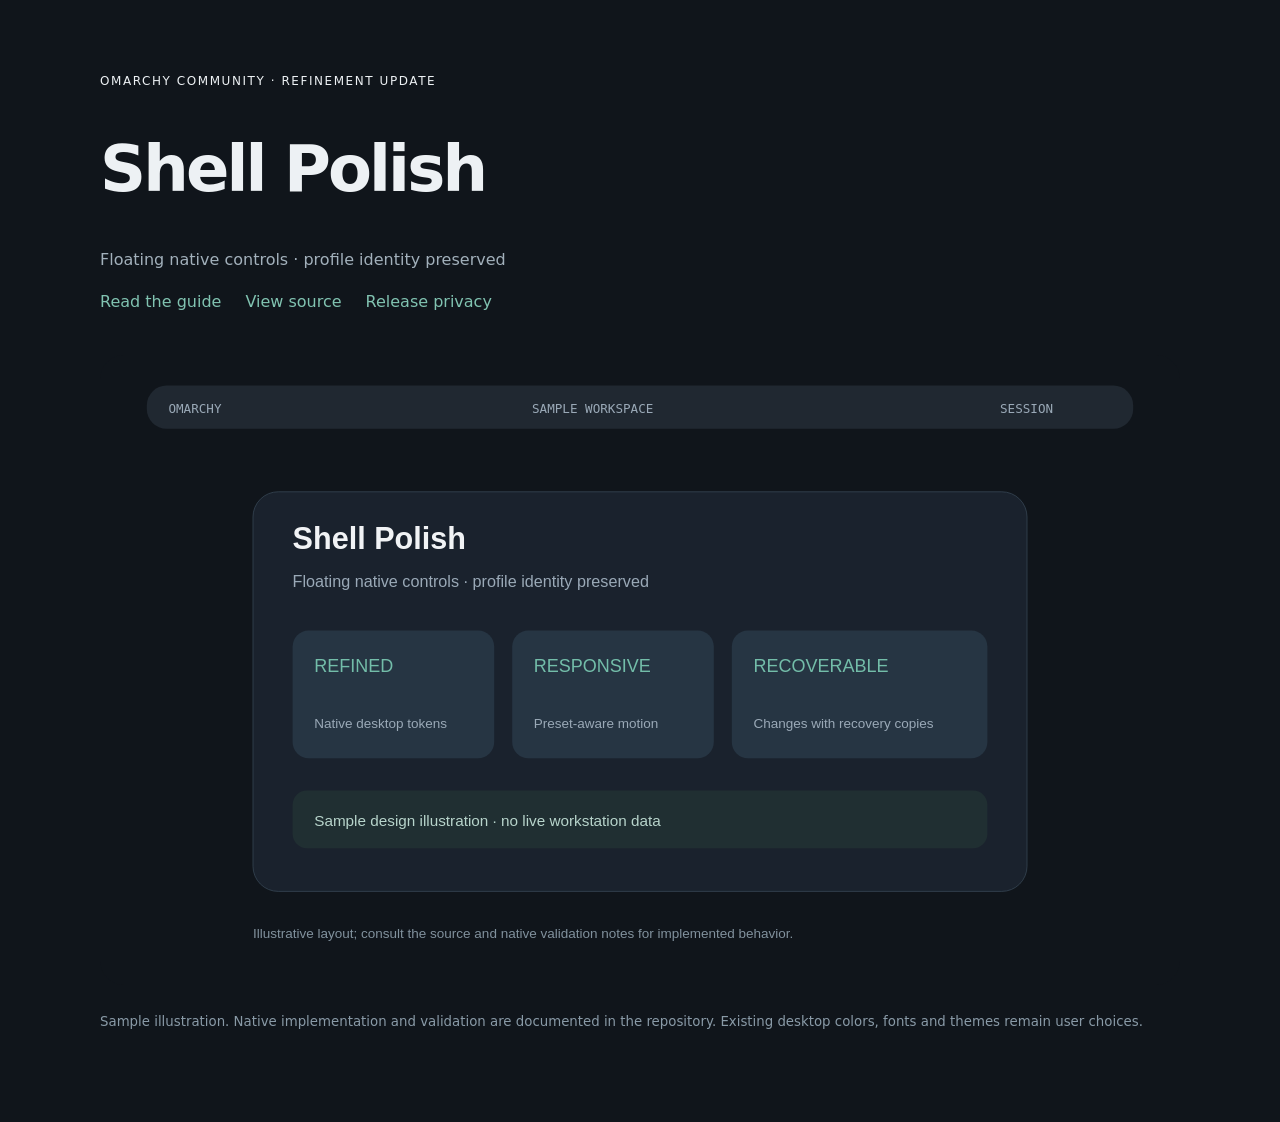
==== docs/index.html @ ea061352 "Refine native Omarchy and DaemonOS motion and session controls" ====
<!doctype html><html lang="en"><meta charset="utf-8"><meta name="viewport" content="width=device-width,initial-scale=1"><title>Shell Polish · Omarchy community</title>
<style>body{margin:0;background:#10151b;color:#edf1f4;font:16px/1.6 system-ui,sans-serif}main{max-width:1080px;margin:auto;padding:72px 28px}p{color:#a2b0bb}h1{font-size:clamp(32px,6vw,64px);letter-spacing:-.045em;line-height:1.1}a{color:#81c3b1;text-decoration:none}nav{display:flex;gap:24px;flex-wrap:wrap}img{width:100%;border-radius:24px;margin-top:40px}small{color:#899aa7}.tag{letter-spacing:.13em;font-size:12px} @media(prefers-reduced-motion:no-preference){main{animation:enter .3s ease-out}@keyframes enter{from{opacity:0;transform:translateY(8px)}to{opacity:1;transform:none}}}</style>
<main><div class="tag">OMARCHY COMMUNITY · REFINEMENT UPDATE</div><h1>Shell Polish</h1><p>Floating native controls · profile identity preserved</p><nav><a href="https://github.com/aarushdalal/omarchy-shell-polish#readme">Read the guide</a><a href="https://github.com/aarushdalal/omarchy-shell-polish/tree/main">View source</a><a href="https://github.com/aarushdalal/omarchy-shell-polish/blob/main/docs/RELEASE-PRIVACY.md">Release privacy</a></nav><img src="../assets/showcase/preview.svg" alt="Sample design illustration"><p><small>Sample illustration. Native implementation and validation are documented in the repository. Existing desktop colors, fonts and themes remain user choices.</small></p></main></html>
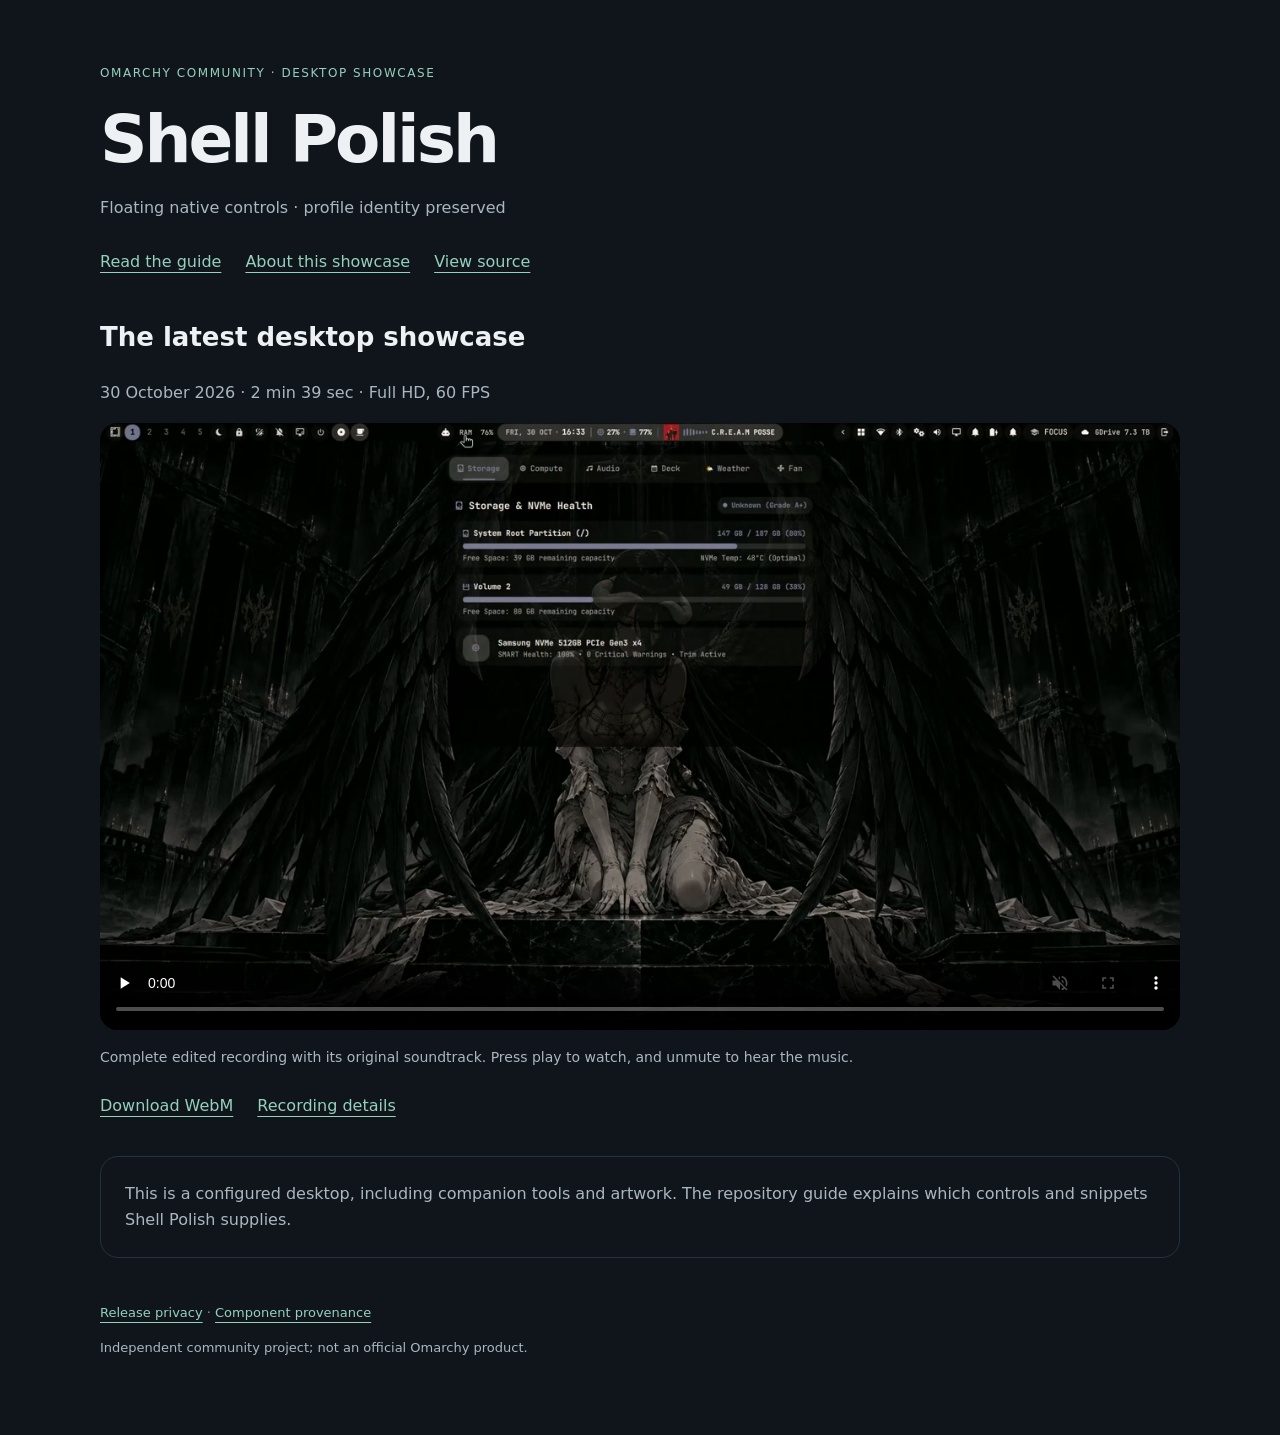
==== commit 39c0c3fc: "Refresh desktop showcase video and documentation with October 30 recording" ====
--- a/docs/index.html
+++ b/docs/index.html
@@ -1,3 +1,12 @@
-<!doctype html><html lang="en"><meta charset="utf-8"><meta name="viewport" content="width=device-width,initial-scale=1"><title>Shell Polish · Omarchy community</title>
-<style>body{margin:0;background:#10151b;color:#edf1f4;font:16px/1.6 system-ui,sans-serif}main{max-width:1080px;margin:auto;padding:72px 28px}p{color:#a2b0bb}h1{font-size:clamp(32px,6vw,64px);letter-spacing:-.045em;line-height:1.1}a{color:#81c3b1;text-decoration:none}nav{display:flex;gap:24px;flex-wrap:wrap}img{width:100%;border-radius:24px;margin-top:40px}small{color:#899aa7}.tag{letter-spacing:.13em;font-size:12px} @media(prefers-reduced-motion:no-preference){main{animation:enter .3s ease-out}@keyframes enter{from{opacity:0;transform:translateY(8px)}to{opacity:1;transform:none}}}</style>
-<main><div class="tag">OMARCHY COMMUNITY · REFINEMENT UPDATE</div><h1>Shell Polish</h1><p>Floating native controls · profile identity preserved</p><nav><a href="https://github.com/aarushdalal/omarchy-shell-polish#readme">Read the guide</a><a href="https://github.com/aarushdalal/omarchy-shell-polish/tree/main">View source</a><a href="https://github.com/aarushdalal/omarchy-shell-polish/blob/main/docs/RELEASE-PRIVACY.md">Release privacy</a></nav><img src="../assets/showcase/preview.svg" alt="Sample design illustration"><p><small>Sample illustration. Native implementation and validation are documented in the repository. Existing desktop colors, fonts and themes remain user choices.</small></p></main></html>+<!doctype html>
+<html lang="en"><head><meta charset="utf-8"><meta name="viewport" content="width=device-width,initial-scale=1">
+<meta name="description" content="Watch the latest supplied Omarchy Shell Polish desktop showcase: floating controls, glass windows, terminal layouts, system panels and theme changes.">
+<title>Shell Polish · Latest desktop showcase</title><style>body{margin:0;background:#10151b;color:#edf1f4;font:16px/1.65 system-ui,sans-serif}main{max-width:1080px;margin:auto;padding:64px 26px}h1{font-size:clamp(34px,6vw,66px);line-height:1.08;letter-spacing:-.045em;margin:20px 0}h2{font-size:26px}p,li{color:#aab7c0}a{color:#94d1bc;text-underline-offset:5px}nav{display:flex;gap:24px;flex-wrap:wrap;margin:28px 0 40px}.tag{font-size:12px;letter-spacing:.13em;color:#94d1bc}video{display:block;width:100%;aspect-ratio:16/9;background:#000;border-radius:18px}figure{margin:0}figcaption{color:#aab7c0;font-size:14px;margin:16px 0 24px}.links{display:flex;gap:24px;flex-wrap:wrap}.scope{border:1px solid #26323c;border-radius:18px;padding:24px;margin-top:36px}.scope p{margin:0}footer{font-size:13px;margin-top:44px;color:#899aa7} @media(prefers-reduced-motion:no-preference){main{animation:enter .3s ease-out}@keyframes enter{from{opacity:0;transform:translateY(8px)}to{opacity:1;transform:none}}}</style></head>
+<body><main><div class="tag">OMARCHY COMMUNITY · DESKTOP SHOWCASE</div><h1>Shell Polish</h1><p>Floating native controls · profile identity preserved</p>
+<nav aria-label="Project links"><a href="https://github.com/aarushdalal/omarchy-shell-polish#readme">Read the guide</a><a href="https://github.com/aarushdalal/omarchy-shell-polish/blob/main/docs/SHOWCASE.md">About this showcase</a><a href="https://github.com/aarushdalal/omarchy-shell-polish/tree/main">View source</a></nav>
+<section id="showcase" aria-labelledby="showcase-title"><h2 id="showcase-title">The latest desktop showcase</h2><p>30 October 2026 · 2 min 39 sec · Full HD, 60 FPS</p>
+<figure><video controls muted playsinline preload="none" poster="../assets/showcase/desktop-showcase-2026-10-30.jpg" aria-label="Latest Omarchy Shell Polish desktop showcase"><source src="../assets/showcase/desktop-showcase-2026-10-30.webm" type="video/webm">Your browser cannot play this WebM. <a href="../assets/showcase/desktop-showcase-2026-10-30.webm">Download the recording</a>.</video><figcaption>Complete edited recording with its original soundtrack. Press play to watch, and unmute to hear the music.</figcaption></figure>
+<div class="links"><a href="../assets/showcase/desktop-showcase-2026-10-30.webm" download>Download WebM</a><a href="https://github.com/aarushdalal/omarchy-shell-polish/blob/main/docs/SHOWCASE.md">Recording details</a></div></section>
+<div class="scope"><p>This is a configured desktop, including companion tools and artwork. The repository guide explains which controls and snippets Shell Polish supplies.</p></div>
+<footer><a href="https://github.com/aarushdalal/omarchy-shell-polish/blob/main/docs/RELEASE-PRIVACY.md">Release privacy</a> · <a href="https://github.com/aarushdalal/omarchy-shell-polish/blob/main/docs/COMPONENT-PROVENANCE.md">Component provenance</a><p>Independent community project; not an official Omarchy product.</p></footer>
+</main></body></html>
